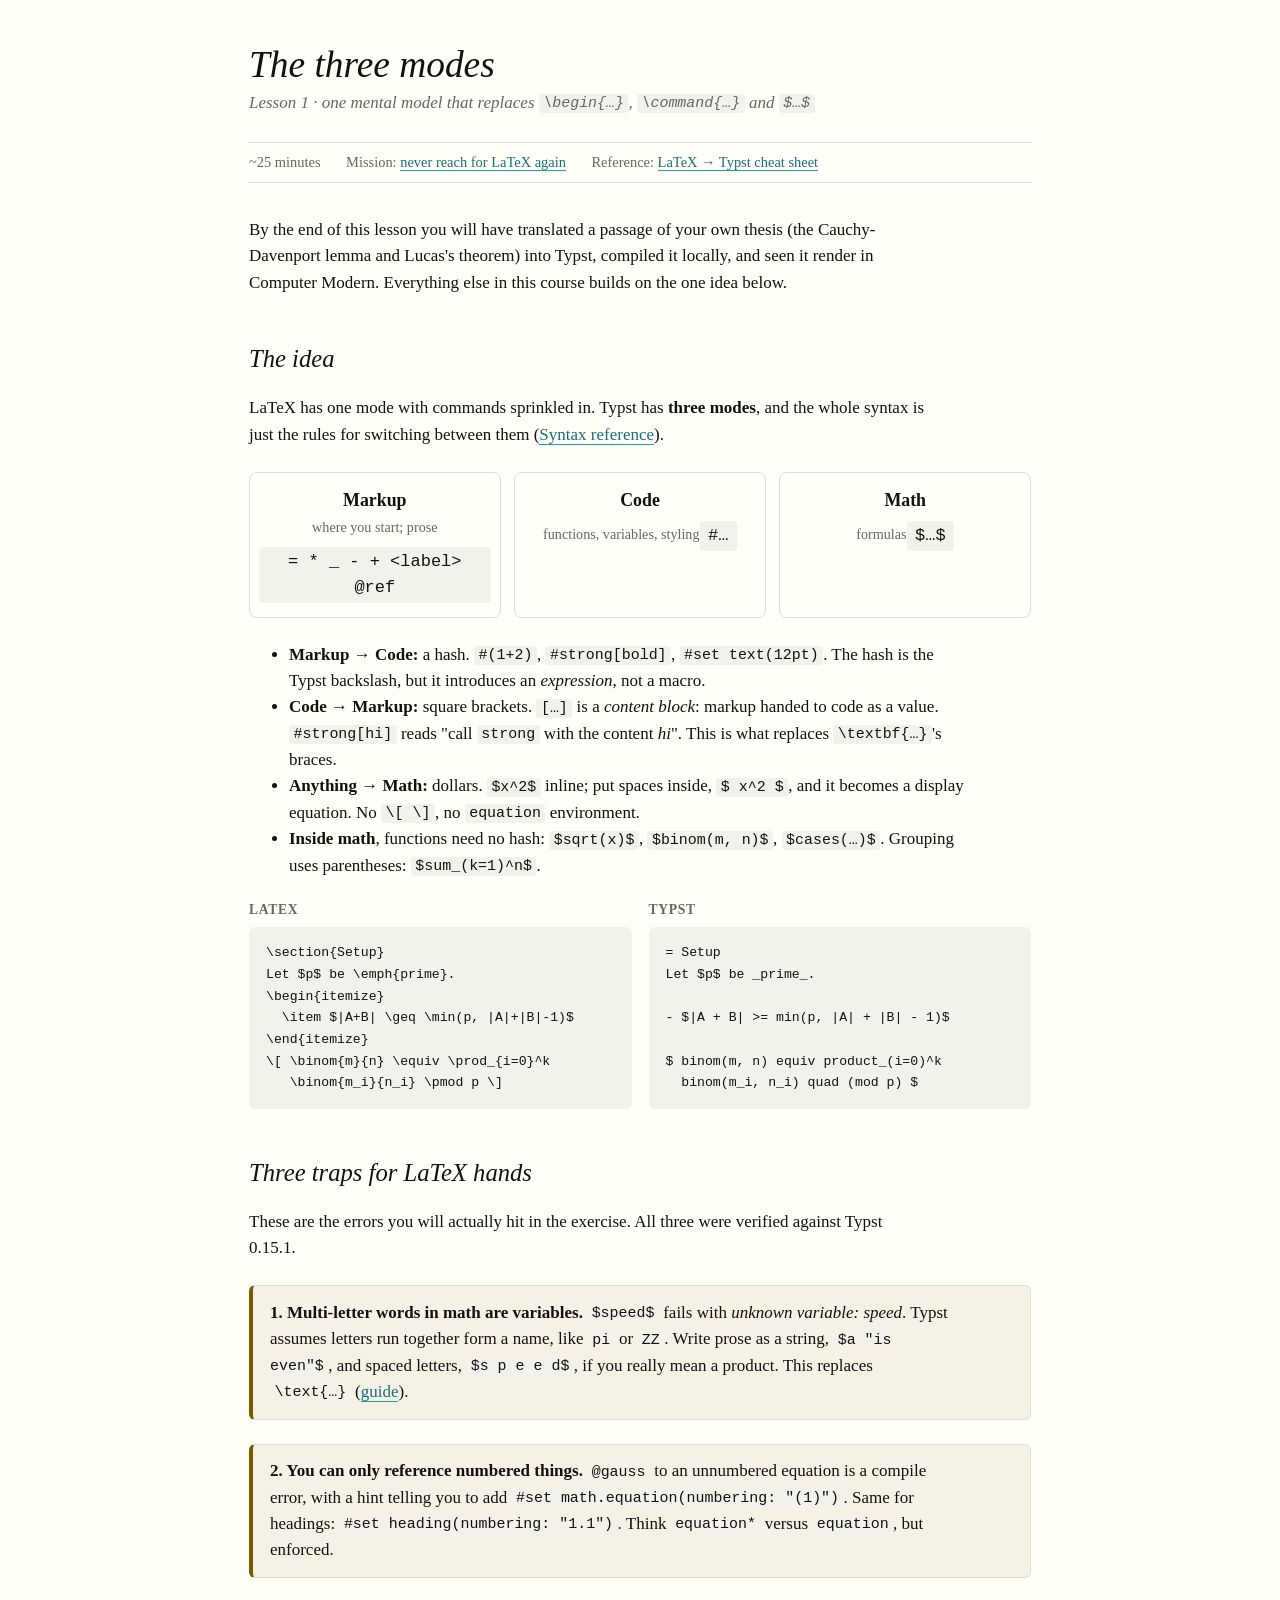
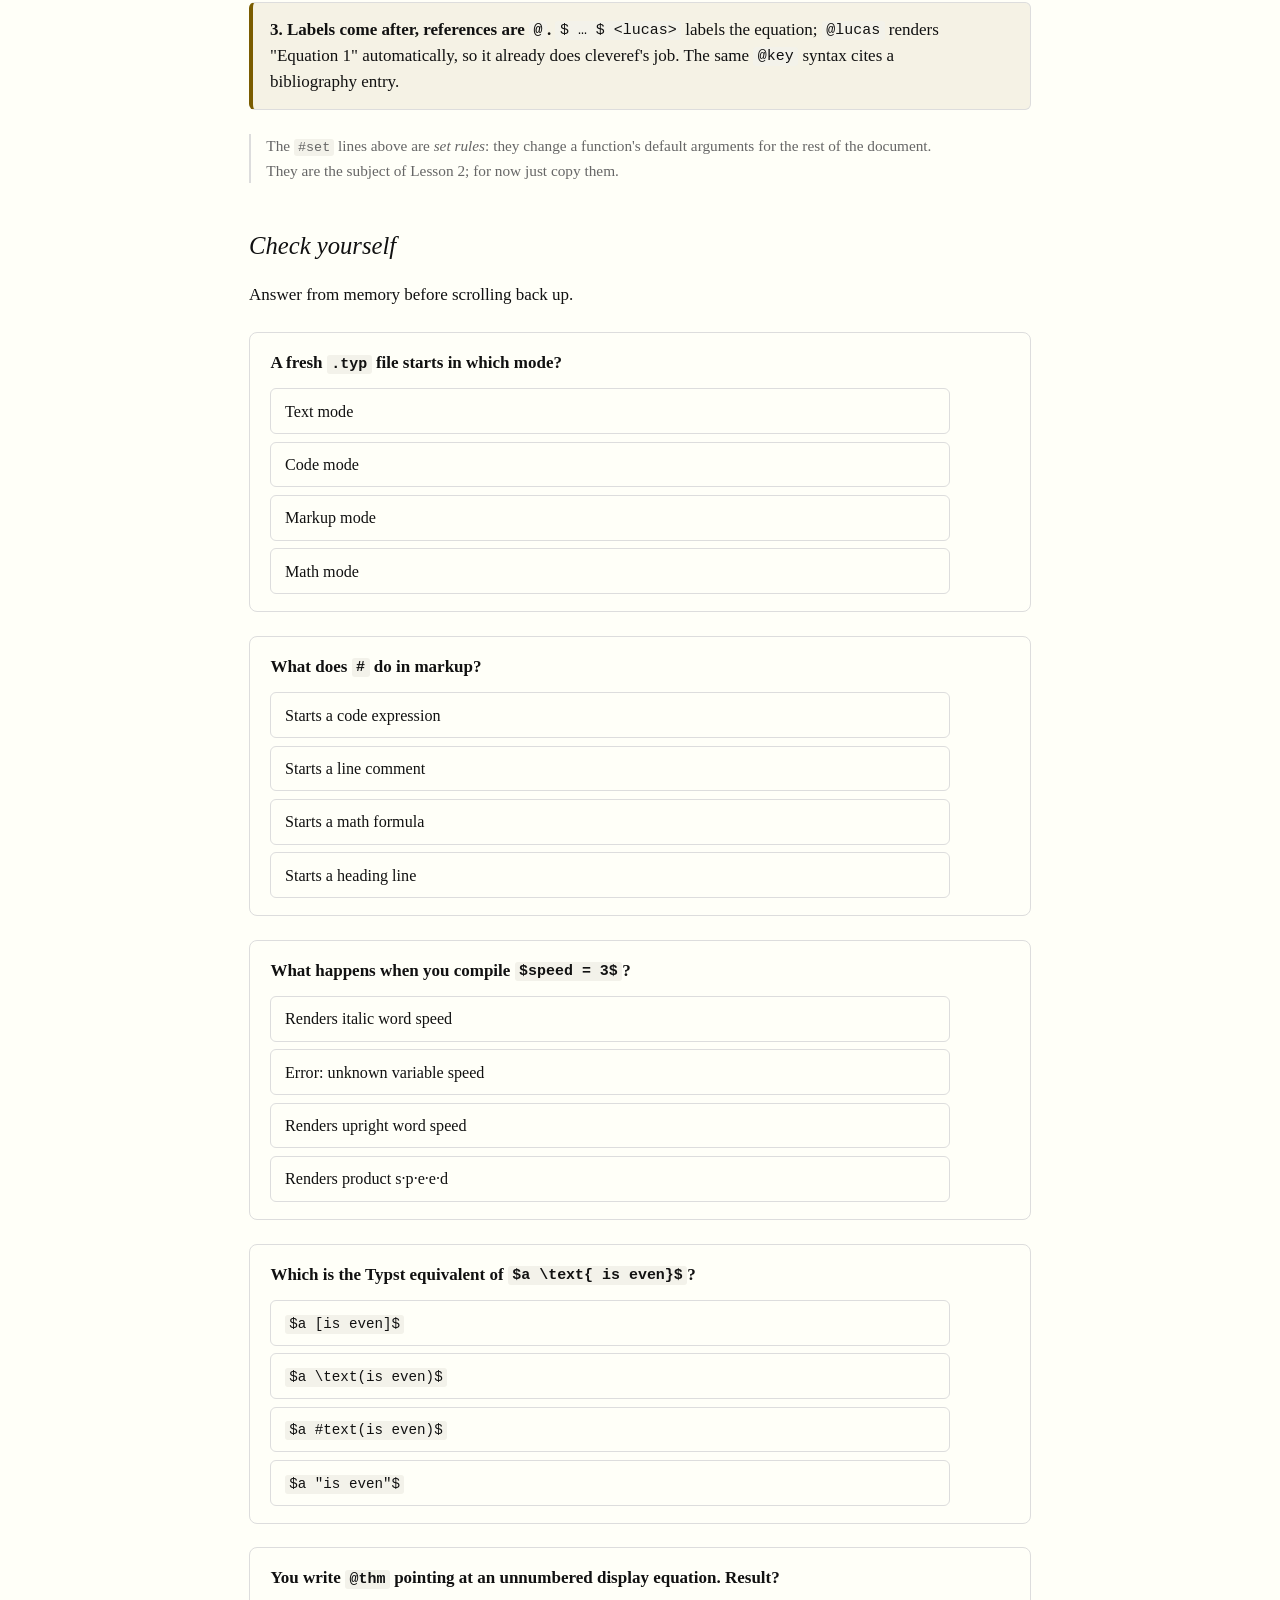
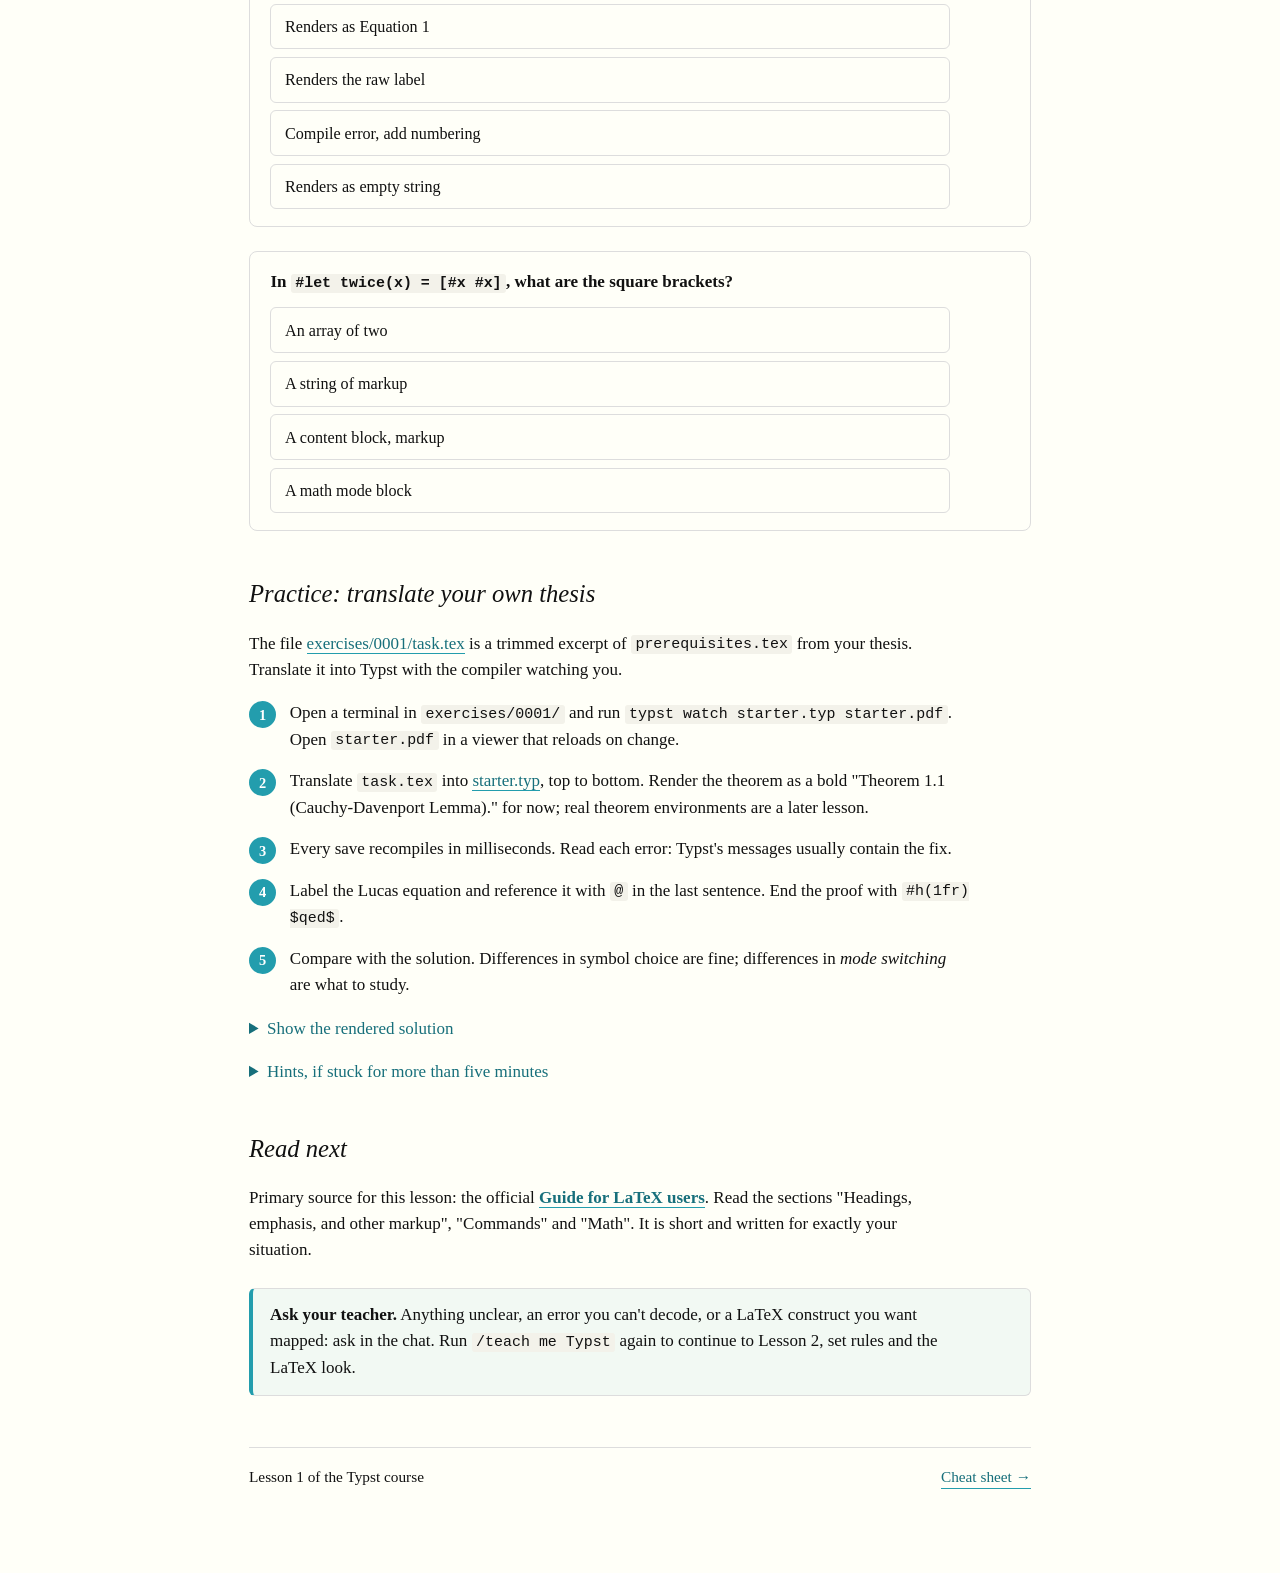
==== lessons/0001-three-modes.html @ f68e5b7f "first commit" ====
<!doctype html>
<html lang="en"><head><meta charset="utf-8"><meta name="viewport" content="width=device-width,initial-scale=1">
<title>Lesson 1 · The three modes</title><link rel="stylesheet" href="../assets/course.css"></head>
<body><main>
<h1>The three modes</h1>
<p class="subtitle">Lesson 1 · one mental model that replaces <code>\begin{…}</code>, <code>\command{…}</code> and <code>$…$</code></p>
<div class="meta"><span>~25 minutes</span><span>Mission: <a href="../MISSION.md">never reach for LaTeX again</a></span><span>Reference: <a href="../reference/0001-latex-to-typst-cheatsheet.html">LaTeX → Typst cheat sheet</a></span></div>

<p>By the end of this lesson you will have translated a passage of your own thesis (the Cauchy-Davenport lemma and Lucas's theorem) into Typst, compiled it locally, and seen it render in Computer Modern. Everything else in this course builds on the one idea below.</p>

<h2>The idea</h2>
<p>LaTeX has one mode with commands sprinkled in. Typst has <strong>three modes</strong>, and the whole syntax is just the rules for switching between them (<a href="https://typst.app/docs/reference/syntax/">Syntax reference</a>).</p>
<div class="modes">
  <div><b>Markup</b><small>where you start; prose</small><span class="key">= * _ - + &lt;label&gt; @ref</span></div>
  <div><b>Code</b><small>functions, variables, styling</small><span class="key">#…</span></div>
  <div><b>Math</b><small>formulas</small><span class="key">$…$</span></div>
</div>
<ul>
  <li><strong>Markup → Code:</strong> a hash. <code>#(1+2)</code>, <code>#strong[bold]</code>, <code>#set text(12pt)</code>. The hash is the Typst backslash, but it introduces an <em>expression</em>, not a macro.</li>
  <li><strong>Code → Markup:</strong> square brackets. <code>[…]</code> is a <em>content block</em>: markup handed to code as a value. <code>#strong[hi]</code> reads "call <code>strong</code> with the content <em>hi</em>". This is what replaces <code>\textbf{…}</code>'s braces.</li>
  <li><strong>Anything → Math:</strong> dollars. <code>$x^2$</code> inline; put spaces inside, <code>$ x^2 $</code>, and it becomes a display equation. No <code>\[ \]</code>, no <code>equation</code> environment.</li>
  <li><strong>Inside math</strong>, functions need no hash: <code>$sqrt(x)$</code>, <code>$binom(m, n)$</code>, <code>$cases(…)$</code>. Grouping uses parentheses: <code>$sum_(k=1)^n$</code>.</li>
</ul>

<div class="compare">
  <div><h4>LaTeX</h4><pre><code>\section{Setup}
Let $p$ be \emph{prime}.
\begin{itemize}
  \item $|A+B| \geq \min(p, |A|+|B|-1)$
\end{itemize}
\[ \binom{m}{n} \equiv \prod_{i=0}^k
   \binom{m_i}{n_i} \pmod p \]</code></pre></div>
  <div><h4>Typst</h4><pre><code>= Setup
Let $p$ be _prime_.

- $|A + B| >= min(p, |A| + |B| - 1)$

$ binom(m, n) equiv product_(i=0)^k
  binom(m_i, n_i) quad (mod p) $</code></pre></div>
</div>

<h2>Three traps for LaTeX hands</h2>
<p>These are the errors you will actually hit in the exercise. All three were verified against Typst 0.15.1.</p>
<div class="callout warn"><p><strong>1. Multi-letter words in math are variables.</strong> <code>$speed$</code> fails with <em>unknown variable: speed</em>. Typst assumes letters run together form a name, like <code>pi</code> or <code>ZZ</code>. Write prose as a string, <code>$a "is even"$</code>, and spaced letters, <code>$s p e e d$</code>, if you really mean a product. This replaces <code>\text{…}</code> (<a href="https://typst.app/docs/guides/guide-for-latex-users/#math">guide</a>).</p></div>
<div class="callout warn"><p><strong>2. You can only reference numbered things.</strong> <code>@gauss</code> to an unnumbered equation is a compile error, with a hint telling you to add <code>#set math.equation(numbering: "(1)")</code>. Same for headings: <code>#set heading(numbering: "1.1")</code>. Think <code>equation*</code> versus <code>equation</code>, but enforced.</p></div>
<div class="callout warn"><p><strong>3. Labels come after, references are <code>@</code>.</strong> <code>$ … $ &lt;lucas&gt;</code> labels the equation; <code>@lucas</code> renders "Equation 1" automatically, so it already does cleveref's job. The same <code>@key</code> syntax cites a bibliography entry.</p></div>

<p class="aside">The <code>#set</code> lines above are <em>set rules</em>: they change a function's default arguments for the rest of the document. They are the subject of Lesson 2; for now just copy them.</p>

<h2>Check yourself</h2>
<p>Answer from memory before scrolling back up. <span class="quiz-score"></span></p>

<div class="quiz"><p class="q">A fresh <code>.typ</code> file starts in which mode?</p><ul>
<li><button data-correct>Markup mode</button></li><li><button>Code mode</button></li><li><button>Math mode</button></li><li><button>Text mode</button></li></ul>
<p class="explain">Markup is the default. You only leave it with <code>#</code> or <code>$</code>.</p></div>

<div class="quiz"><p class="q">What does <code>#</code> do in markup?</p><ul>
<li><button data-correct>Starts a code expression</button></li><li><button>Starts a heading line</button></li><li><button>Starts a line comment</button></li><li><button>Starts a math formula</button></li></ul>
<p class="explain">The hash enters code mode for one expression: a function call, a variable, a <code>set</code> rule. Headings are <code>=</code>, comments <code>//</code>, math <code>$</code>.</p></div>

<div class="quiz"><p class="q">What happens when you compile <code>$speed = 3$</code>?</p><ul>
<li><button data-correct>Error: unknown variable speed</button></li><li><button>Renders italic word speed</button></li><li><button>Renders upright word speed</button></li><li><button>Renders product s·p·e·e·d</button></li></ul>
<p class="explain">Multi-letter runs are looked up as names. Quote it, <code>"speed"</code>, for text, or space the letters for a product.</p></div>

<div class="quiz"><p class="q">Which is the Typst equivalent of <code>$a \text{ is even}$</code>?</p><ul>
<li><button data-correct><code>$a "is even"$</code></button></li><li><button><code>$a [is even]$</code></button></li><li><button><code>$a #text(is even)$</code></button></li><li><button><code>$a \text(is even)$</code></button></li></ul>
<p class="explain">A string literal inside math is typeset as upright text with normal spacing.</p></div>

<div class="quiz"><p class="q">You write <code>@thm</code> pointing at an unnumbered display equation. Result?</p><ul>
<li><button data-correct>Compile error, add numbering</button></li><li><button>Renders as Equation 1</button></li><li><button>Renders as empty string</button></li><li><button>Renders the raw label</button></li></ul>
<p class="explain">Typst refuses to reference something that has no number to show. Enable it with <code>#set math.equation(numbering: "(1)")</code>.</p></div>

<div class="quiz"><p class="q">In <code>#let twice(x) = [#x #x]</code>, what are the square brackets?</p><ul>
<li><button data-correct>A content block, markup</button></li><li><button>An array of two</button></li><li><button>A string of markup</button></li><li><button>A math mode block</button></li></ul>
<p class="explain">Brackets switch from code back to markup. Inside them you need <code>#</code> again to read the variable <code>x</code>.</p></div>

<h2>Practice: translate your own thesis</h2>
<p>The file <a href="../exercises/0001/task.tex">exercises/0001/task.tex</a> is a trimmed excerpt of <code>prerequisites.tex</code> from your thesis. Translate it into Typst with the compiler watching you.</p>
<ol class="steps">
  <li>Open a terminal in <code>exercises/0001/</code> and run <code>typst watch starter.typ starter.pdf</code>. Open <code>starter.pdf</code> in a viewer that reloads on change.</li>
  <li>Translate <code>task.tex</code> into <a href="../exercises/0001/starter.typ">starter.typ</a>, top to bottom. Render the theorem as a bold "Theorem 1.1 (Cauchy-Davenport Lemma)." for now; real theorem environments are a later lesson.</li>
  <li>Every save recompiles in milliseconds. Read each error: Typst's messages usually contain the fix.</li>
  <li>Label the Lucas equation and reference it with <code>@</code> in the last sentence. End the proof with <code>#h(1fr) $qed$</code>.</li>
  <li>Compare with the solution. Differences in symbol choice are fine; differences in <em>mode switching</em> are what to study.</li>
</ol>
<details><summary>Show the rendered solution</summary>
<figure><img src="../exercises/0001/solution.png" alt="Rendered solution of exercise 0001"><figcaption>Compiled from <a href="../exercises/0001/solution.typ">solution.typ</a> with Typst 0.15.1, font New Computer Modern.</figcaption></figure>
</details>
<details><summary>Hints, if stuck for more than five minutes</summary>
<ul>
<li><code>\Zb_p</code> → <code>ZZ_p</code>. <code>\cap</code> → <code>inter</code>. <code>\cup</code> → <code>union</code>. <code>\geq</code> → <code>&gt;=</code>.</li>
<li><code>\{b\}</code> → <code>{b}</code>. Braces are ordinary characters in Typst math.</li>
<li><code>\pmod{p}</code> → <code>quad (mod p)</code>.</li>
<li>Primes: <code>A'</code> works as is.</li>
<li>Full symbol names: <a href="https://typst.app/docs/reference/symbols/sym/">typst.app/docs/reference/symbols/sym</a>.</li>
</ul></details>

<h2>Read next</h2>
<p>Primary source for this lesson: the official <a href="https://typst.app/docs/guides/guide-for-latex-users/"><strong>Guide for LaTeX users</strong></a>. Read the sections "Headings, emphasis, and other markup", "Commands" and "Math". It is short and written for exactly your situation.</p>

<div class="callout"><p><strong>Ask your teacher.</strong> Anything unclear, an error you can't decode, or a LaTeX construct you want mapped: ask in the chat. Run <code>/teach me Typst</code> again to continue to Lesson 2, set rules and the LaTeX look.</p></div>

<nav class="course"><span>Lesson 1 of the Typst course</span><a href="../reference/0001-latex-to-typst-cheatsheet.html">Cheat sheet →</a></nav>
</main><script src="../assets/quiz.js"></script></body></html>
---- assets/course.css ----
/* Typst course — shared stylesheet. Tufte-inspired: generous margins, serif body, quiet UI. */
:root {
  --bg: #fffff8; --fg: #111; --muted: #666; --rule: #ddd;
  --accent: #239dad; --accent-ink: #176f7b;
  --code-bg: #f3f2ea; --ok: #2e7d32; --bad: #b3261e;
  --latex: #7a5c00; --typst-ink: #176f7b;
}
@media (prefers-color-scheme: dark) {
  :root { --bg: #15151a; --fg: #e8e6df; --muted: #a09e96; --rule: #333;
          --code-bg: #1f1f26; --accent: #59c3d1; --accent-ink: #8fd9e3; --latex: #d9b85c; }
}
html { font-size: 17px; }
body { margin: 0; background: var(--bg); color: var(--fg);
  font-family: "ET Book", Palatino, "Palatino Linotype", "Book Antiqua", Georgia, serif;
  line-height: 1.55; }
main { max-width: 46rem; margin: 0 auto; padding: 2.5rem 1.25rem 5rem; }
h1 { font-size: 2.2rem; font-weight: 400; font-style: italic; margin: 0 0 .25rem; line-height: 1.15; }
h2 { font-size: 1.45rem; font-weight: 400; font-style: italic; margin: 2.6rem 0 .8rem; }
h3 { font-size: 1.1rem; font-weight: 600; margin: 1.8rem 0 .5rem; }
.subtitle { color: var(--muted); font-style: italic; margin: 0 0 1.5rem; }
.meta { font-size: .85rem; color: var(--muted); border-top: 1px solid var(--rule); border-bottom: 1px solid var(--rule);
  padding: .5rem 0; margin: 1.25rem 0 2rem; display: flex; gap: 1.5rem; flex-wrap: wrap; }
a { color: var(--accent-ink); text-decoration: none; border-bottom: 1px solid var(--accent); }
a:hover { border-bottom-width: 2px; }
p, li { max-width: 40rem; }
code, pre, kbd { font-family: "JetBrains Mono", "Fira Code", Menlo, Consolas, monospace; font-size: .88em; }
code { background: var(--code-bg); padding: .1em .3em; border-radius: 3px; }
pre { background: var(--code-bg); padding: .9rem 1rem; border-radius: 6px; overflow-x: auto; line-height: 1.45; }
pre code { background: none; padding: 0; }
kbd { border: 1px solid var(--rule); border-bottom-width: 2px; padding: 0 .35em; border-radius: 3px; background: var(--bg); }
blockquote { margin: 1.2rem 0; padding: .2rem 0 .2rem 1rem; border-left: 3px solid var(--accent); color: var(--fg); }
.aside { font-size: .9rem; color: var(--muted); border-left: 2px solid var(--rule); padding-left: .9rem; margin: 1rem 0; }
.callout { border: 1px solid var(--rule); border-left: 4px solid var(--accent); border-radius: 6px; padding: .8rem 1rem; margin: 1.4rem 0; background: color-mix(in srgb, var(--accent) 6%, transparent); }
.callout.warn { border-left-color: var(--latex); background: color-mix(in srgb, var(--latex) 8%, transparent); }
.callout > :first-child { margin-top: 0; } .callout > :last-child { margin-bottom: 0; }
table { border-collapse: collapse; width: 100%; margin: 1.2rem 0; font-size: .95rem; }
th, td { text-align: left; padding: .45rem .6rem; border-bottom: 1px solid var(--rule); vertical-align: top; }
th { font-weight: 600; font-size: .8rem; letter-spacing: .04em; text-transform: uppercase; color: var(--muted); }
td.latex code { color: var(--latex); } td.typst code { color: var(--typst-ink); }
.compare { display: grid; grid-template-columns: 1fr 1fr; gap: 1rem; margin: 1.2rem 0; }
.compare > div { min-width: 0; } .compare h4 { margin: 0 0 .4rem; font-size: .8rem; text-transform: uppercase; letter-spacing: .05em; color: var(--muted); }
.compare pre { margin: 0; }
@media (max-width: 640px) { .compare { grid-template-columns: 1fr; } html { font-size: 16px; } }
figure { margin: 1.5rem 0; } figure img { max-width: 100%; border: 1px solid var(--rule); border-radius: 4px; background: #fff; }
figcaption { font-size: .85rem; color: var(--muted); margin-top: .4rem; }
details { margin: 1rem 0; } summary { cursor: pointer; color: var(--accent-ink); }
.steps { counter-reset: step; list-style: none; padding: 0; }
.steps > li { counter-increment: step; position: relative; padding-left: 2.4rem; margin: .9rem 0; }
.steps > li::before { content: counter(step); position: absolute; left: 0; top: .05rem; width: 1.6rem; height: 1.6rem; border-radius: 50%;
  background: var(--accent); color: #fff; font-size: .85rem; display: grid; place-items: center; font-weight: 600; }
/* Modes diagram */
.modes { display: grid; grid-template-columns: repeat(3, 1fr); gap: .8rem; margin: 1.4rem 0; text-align: center; }
.modes > div { border: 1px solid var(--rule); border-radius: 8px; padding: .8rem .5rem; }
.modes b { display: block; font-size: 1.05rem; } .modes small { color: var(--muted); }
.modes .key { display: inline-block; margin-top: .4rem; font-family: monospace; background: var(--code-bg); padding: .1em .5em; border-radius: 4px; }
/* Quiz */
.quiz { border: 1px solid var(--rule); border-radius: 8px; padding: 1rem 1.2rem; margin: 1.4rem 0; }
.quiz .q { font-weight: 600; margin: 0 0 .7rem; }
.quiz ul { list-style: none; padding: 0; margin: 0; display: grid; gap: .45rem; }
.quiz button { width: 100%; text-align: left; font: inherit; font-size: .95rem; padding: .55rem .8rem; border: 1px solid var(--rule);
  border-radius: 6px; background: transparent; color: var(--fg); cursor: pointer; }
.quiz button:hover { border-color: var(--accent); }
.quiz button.correct { border-color: var(--ok); background: color-mix(in srgb, var(--ok) 12%, transparent); }
.quiz button.wrong { border-color: var(--bad); background: color-mix(in srgb, var(--bad) 10%, transparent); }
.quiz .explain { display: none; margin: .8rem 0 0; font-size: .92rem; color: var(--muted); }
.quiz.answered .explain { display: block; }
.quiz-score { font-style: italic; color: var(--muted); }
nav.course { font-size: .9rem; display: flex; justify-content: space-between; gap: 1rem; border-top: 1px solid var(--rule); padding-top: 1rem; margin-top: 3rem; }
footer { margin-top: 3rem; font-size: .85rem; color: var(--muted); }
@media print { .quiz button { border: 1px solid #999; } a { border: none; color: inherit; } nav.course, .no-print { display: none; } }
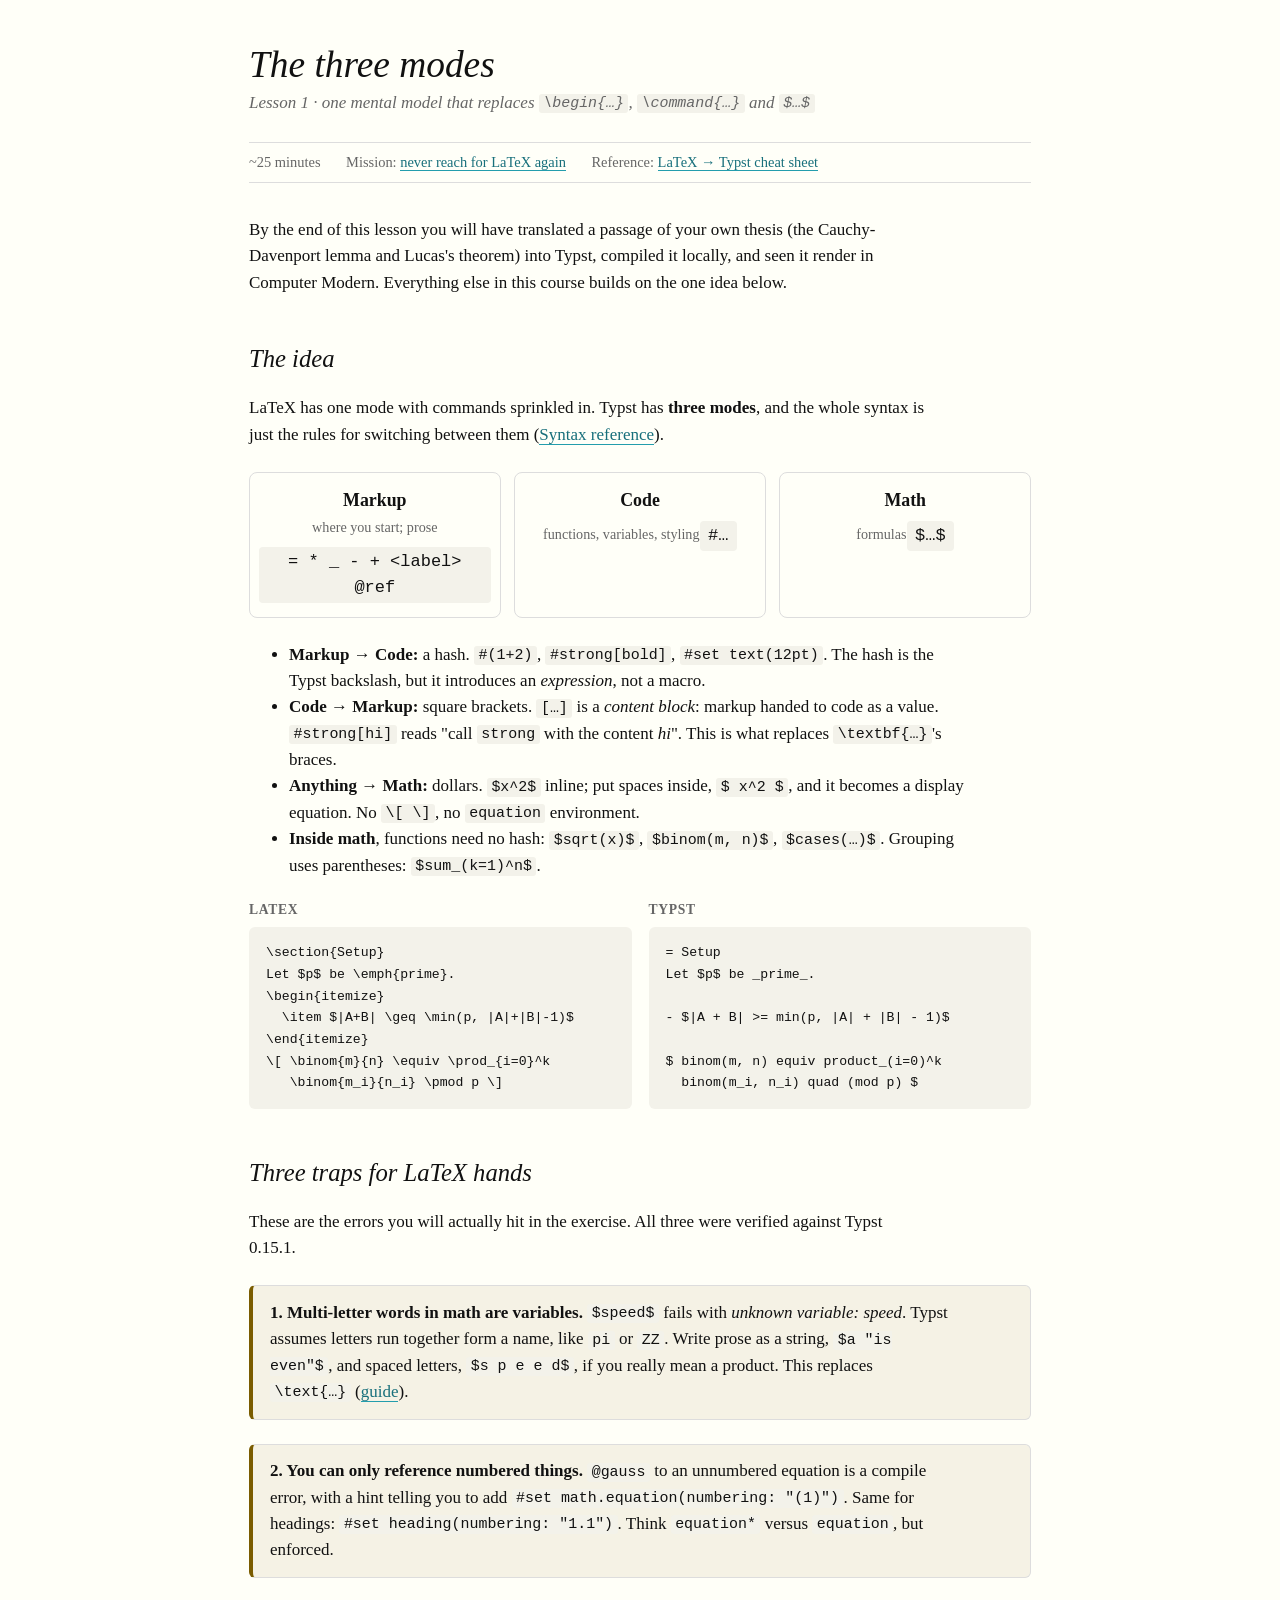
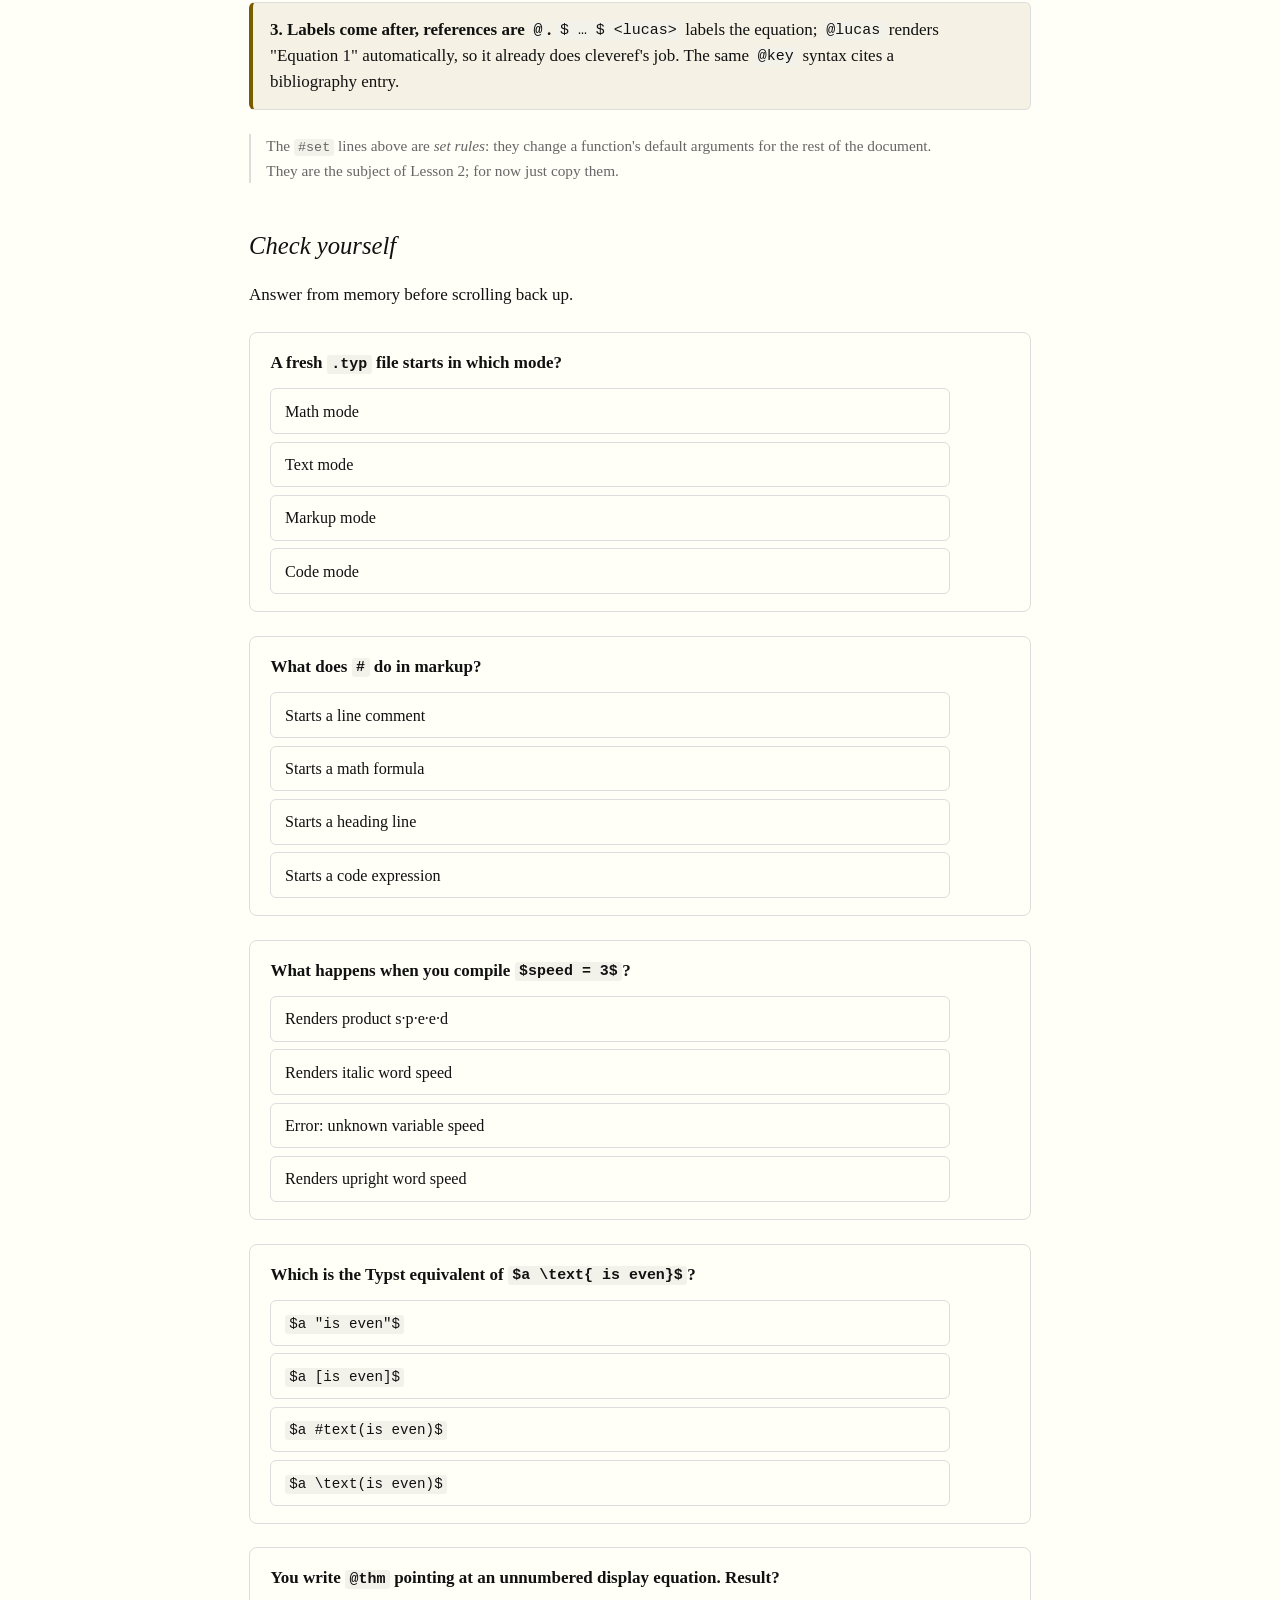
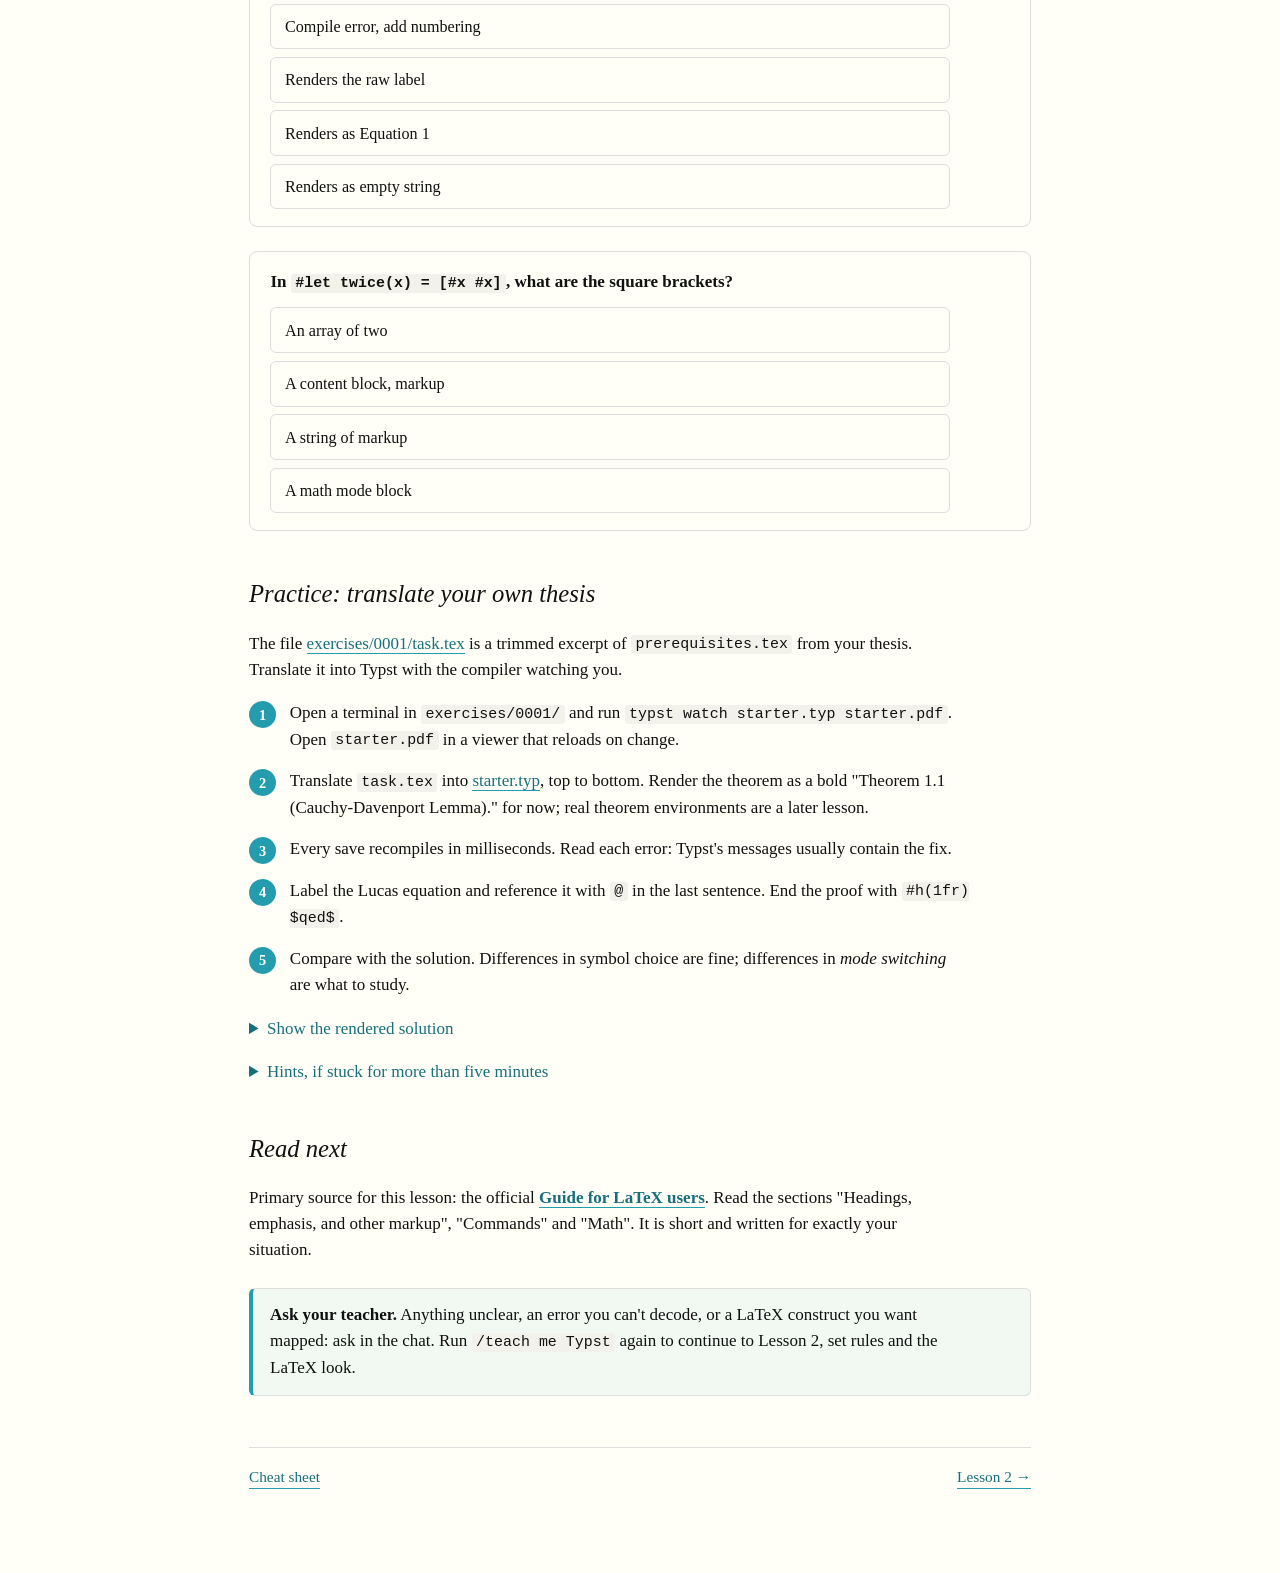
==== commit 0a338e22: "lessons 1 and 2 done" ====
--- a/lessons/0001-three-modes.html
+++ b/lessons/0001-three-modes.html
@@ -100,5 +100,5 @@
 
 <div class="callout"><p><strong>Ask your teacher.</strong> Anything unclear, an error you can't decode, or a LaTeX construct you want mapped: ask in the chat. Run <code>/teach me Typst</code> again to continue to Lesson 2, set rules and the LaTeX look.</p></div>
 
-<nav class="course"><span>Lesson 1 of the Typst course</span><a href="../reference/0001-latex-to-typst-cheatsheet.html">Cheat sheet →</a></nav>
+<nav class="course"><a href="../reference/0001-latex-to-typst-cheatsheet.html">Cheat sheet</a><a href="0002-set-and-show-rules.html">Lesson 2 →</a></nav>
 </main><script src="../assets/quiz.js"></script></body></html>
--- a/assets/course.css
+++ b/assets/course.css
@@ -25,7 +25,8 @@
 p, li { max-width: 40rem; }
 code, pre, kbd { font-family: "JetBrains Mono", "Fira Code", Menlo, Consolas, monospace; font-size: .88em; }
 code { background: var(--code-bg); padding: .1em .3em; border-radius: 3px; }
-pre { background: var(--code-bg); padding: .9rem 1rem; border-radius: 6px; overflow-x: auto; line-height: 1.45; }
+pre { background: var(--code-bg); padding: .9rem 1rem; border-radius: 6px; line-height: 1.45;
+  white-space: pre-wrap; overflow-wrap: anywhere; }   /* wrap, never scroll sideways */
 pre code { background: none; padding: 0; }
 kbd { border: 1px solid var(--rule); border-bottom-width: 2px; padding: 0 .35em; border-radius: 3px; background: var(--bg); }
 blockquote { margin: 1.2rem 0; padding: .2rem 0 .2rem 1rem; border-left: 3px solid var(--accent); color: var(--fg); }
@@ -34,13 +35,14 @@
 .callout.warn { border-left-color: var(--latex); background: color-mix(in srgb, var(--latex) 8%, transparent); }
 .callout > :first-child { margin-top: 0; } .callout > :last-child { margin-bottom: 0; }
 table { border-collapse: collapse; width: 100%; margin: 1.2rem 0; font-size: .95rem; }
+td code { white-space: normal; overflow-wrap: anywhere; }
 th, td { text-align: left; padding: .45rem .6rem; border-bottom: 1px solid var(--rule); vertical-align: top; }
 th { font-weight: 600; font-size: .8rem; letter-spacing: .04em; text-transform: uppercase; color: var(--muted); }
 td.latex code { color: var(--latex); } td.typst code { color: var(--typst-ink); }
-.compare { display: grid; grid-template-columns: 1fr 1fr; gap: 1rem; margin: 1.2rem 0; }
+.compare { display: grid; grid-template-columns: repeat(auto-fit, minmax(20rem, 1fr)); gap: 1rem; margin: 1.2rem 0; }  /* stacks when narrow */
 .compare > div { min-width: 0; } .compare h4 { margin: 0 0 .4rem; font-size: .8rem; text-transform: uppercase; letter-spacing: .05em; color: var(--muted); }
 .compare pre { margin: 0; }
-@media (max-width: 640px) { .compare { grid-template-columns: 1fr; } html { font-size: 16px; } }
+@media (max-width: 640px) { html { font-size: 16px; } }
 figure { margin: 1.5rem 0; } figure img { max-width: 100%; border: 1px solid var(--rule); border-radius: 4px; background: #fff; }
 figcaption { font-size: .85rem; color: var(--muted); margin-top: .4rem; }
 details { margin: 1rem 0; } summary { cursor: pointer; color: var(--accent-ink); }
